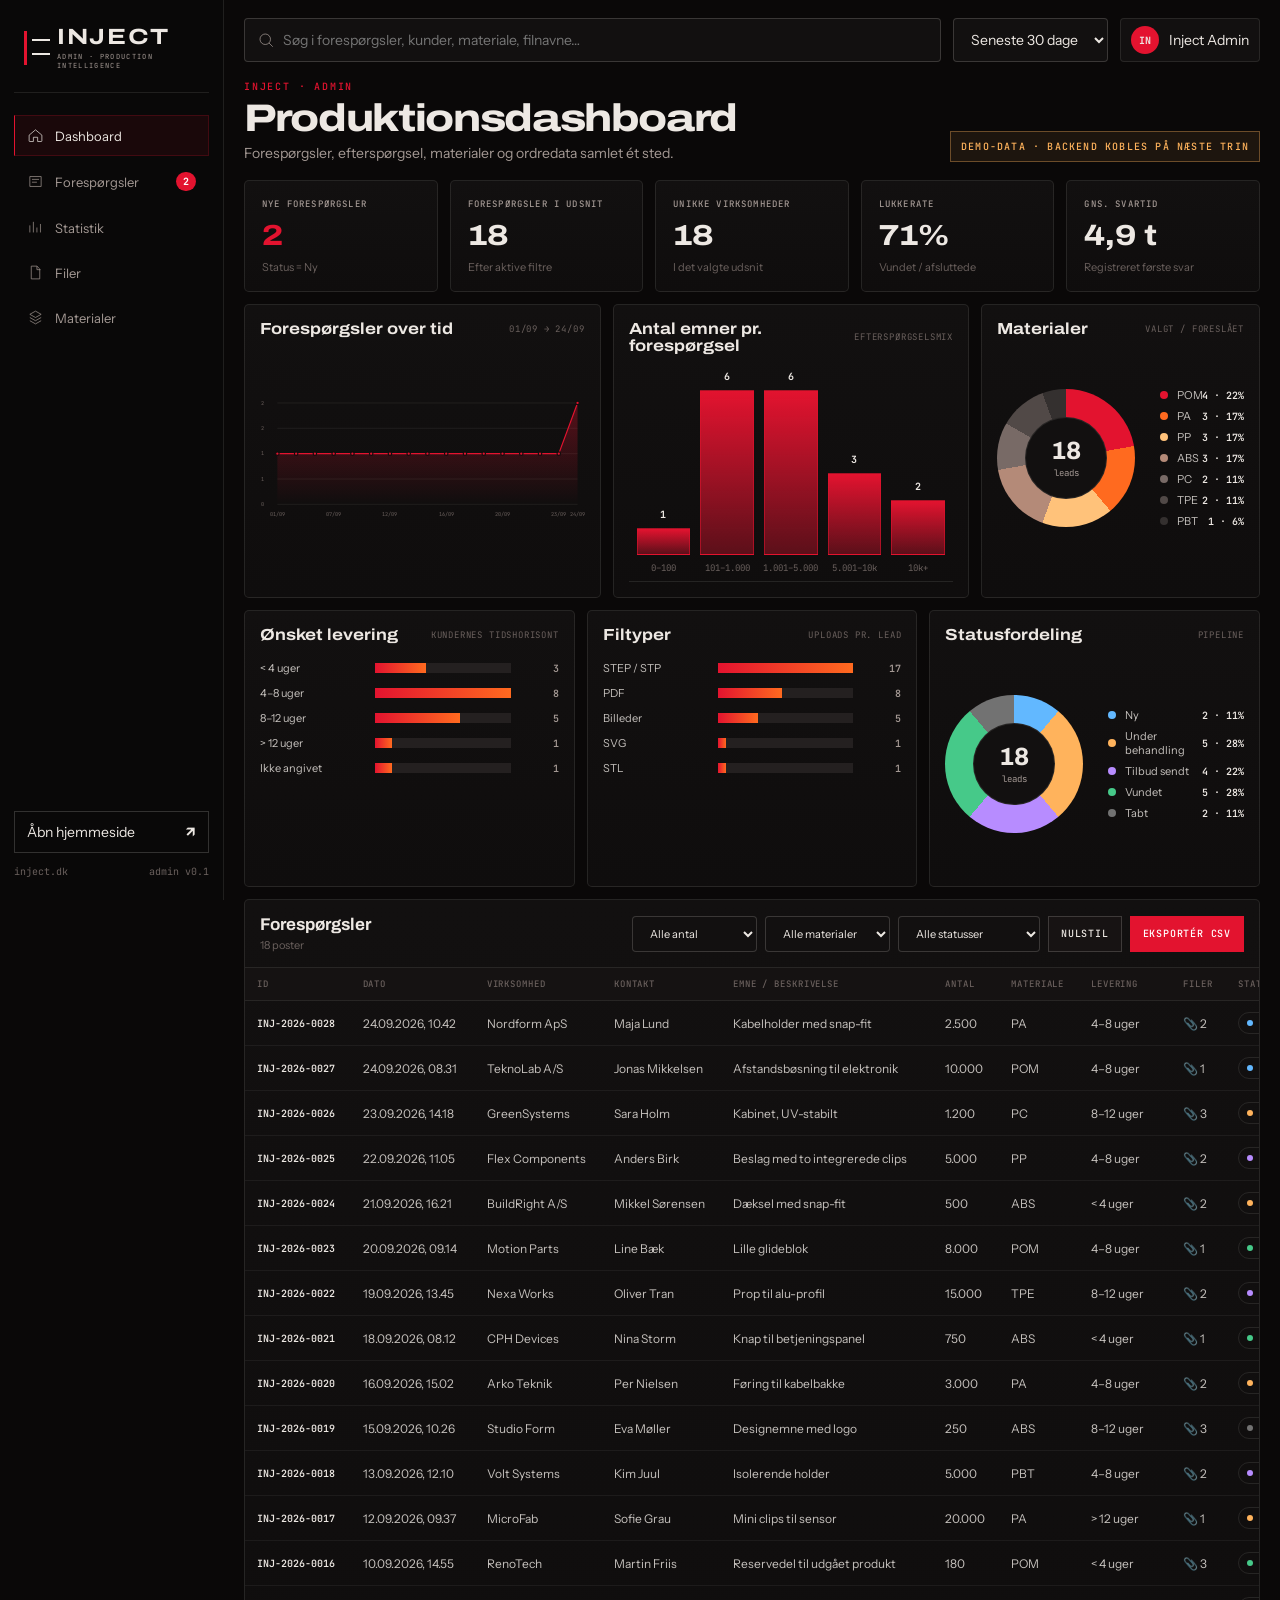
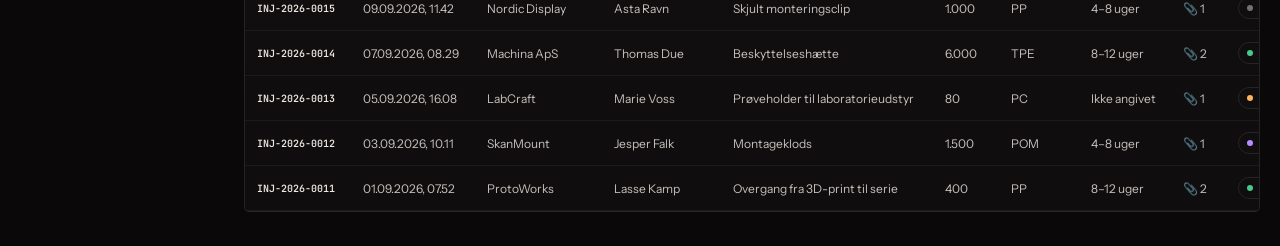
==== public/admin/index.html @ b99b90df "Add functional Inject admin dashboard prototype" ====
<!doctype html>
<html lang="da">
<head>
<meta charset="utf-8">
<meta name="viewport" content="width=device-width,initial-scale=1">
<meta name="robots" content="noindex,nofollow,noarchive">
<meta name="theme-color" content="#0a0808">
<title>Inject Admin · Dashboard</title>
<link rel="preconnect" href="https://fonts.googleapis.com">
<link rel="preconnect" href="https://fonts.gstatic.com" crossorigin>
<link rel="stylesheet" href="https://fonts.googleapis.com/css2?family=Archivo:wdth,wght@62..125,400..900&family=Instrument+Sans:wght@400;500;600&family=JetBrains+Mono:wght@400;500;700&display=swap">
<style>
:root{
  color-scheme:dark;
  --bg:#0a0808;--bg2:#100d0d;--panel:#121010;--panel2:#171313;
  --line:rgba(237,232,227,.10);--line2:rgba(237,232,227,.18);
  --bone:#ede8e3;--bone2:rgba(237,232,227,.82);--mute:#a39893;--dim:#6a605d;
  --red:#e3132f;--red2:#ff2b45;--green:#46c989;--amber:#ffb35c;--blue:#62b8ff;
  --display:"Archivo","Arial Black",Impact,sans-serif;--body:"Instrument Sans",Arial,sans-serif;
  --mono:"JetBrains Mono",Consolas,monospace;--sidebar:224px;
}
*{box-sizing:border-box}html{background:var(--bg)}body{margin:0;background:var(--bg);color:var(--bone);font-family:var(--body);font-size:14px;-webkit-font-smoothing:antialiased}
button,input,select{font:inherit}button{cursor:pointer}a{color:inherit}.mono{font-family:var(--mono)}
:focus-visible{outline:2px solid var(--red);outline-offset:2px}
.app{min-height:100vh;display:grid;grid-template-columns:var(--sidebar) minmax(0,1fr)}
.side{position:sticky;top:0;height:100vh;border-right:1px solid var(--line);background:#090808;padding:22px 14px;display:flex;flex-direction:column;z-index:20}
.brand{display:flex;align-items:center;gap:11px;text-decoration:none;padding:4px 10px 22px;border-bottom:1px solid var(--line)}
.brand-mark{width:25px;height:34px;position:relative;border-left:3px solid var(--red)}
.brand-mark:before,.brand-mark:after{content:"";position:absolute;left:5px;width:18px;height:2px;background:var(--bone)}
.brand-mark:before{top:8px}.brand-mark:after{top:22px}
.brand b{font-family:var(--display);font-stretch:125%;font-size:22px;letter-spacing:.08em;line-height:1}.brand small{display:block;color:var(--mute);font-family:var(--mono);font-size:7px;letter-spacing:.19em;margin-top:4px}
.nav{display:grid;gap:4px;margin-top:22px}.nav a{display:flex;align-items:center;gap:11px;text-decoration:none;color:var(--mute);padding:11px 12px;border:1px solid transparent;font-size:13px}
.nav a:hover,.nav a.on{background:rgba(227,19,47,.08);border-color:rgba(227,19,47,.20);color:var(--bone)}
.nav a.on{border-left-color:var(--red)}.nav svg{width:17px;height:17px;flex:none}.nav .badge{margin-left:auto;background:var(--red);color:#fff;border-radius:999px;font:700 10px var(--mono);padding:3px 7px}
.side-foot{margin-top:auto;display:grid;gap:12px}.site-link{display:flex;justify-content:space-between;align-items:center;text-decoration:none;border:1px solid var(--line2);padding:11px 12px}.side-meta{display:flex;justify-content:space-between;color:var(--dim);font:10px var(--mono)}
.main{min-width:0;padding:18px 20px 34px}
.top{display:grid;grid-template-columns:minmax(280px,1fr) auto auto;gap:12px;align-items:center;margin-bottom:16px}
.search,.select,.filter{height:44px;border:1px solid var(--line2);background:var(--panel);color:var(--bone);padding:0 13px;border-radius:4px}
.search{width:100%;padding-left:38px}.search-wrap{position:relative}.search-wrap svg{position:absolute;left:13px;top:13px;width:18px;height:18px;color:var(--mute)}
.user{height:44px;display:flex;gap:10px;align-items:center;padding:0 10px;border:1px solid var(--line);background:var(--panel);border-radius:4px}.avatar{width:28px;height:28px;border-radius:50%;background:var(--red);display:grid;place-items:center;font:700 10px var(--mono)}
.headline{display:flex;justify-content:space-between;align-items:flex-end;gap:20px;margin:18px 0}
.eyebrow{font:500 10px var(--mono);letter-spacing:.18em;text-transform:uppercase;color:var(--red)}
h1{font:780 clamp(27px,3vw,42px)/1 var(--display);font-stretch:122%;letter-spacing:-.035em;margin:6px 0 0} .sub{color:var(--mute);margin-top:7px}
.demo{border:1px solid rgba(255,179,92,.35);background:rgba(255,179,92,.08);color:var(--amber);font:500 10px var(--mono);letter-spacing:.12em;text-transform:uppercase;padding:8px 10px}
.kpis{display:grid;grid-template-columns:repeat(5,minmax(0,1fr));gap:12px}
.card{border:1px solid var(--line);background:linear-gradient(180deg,var(--panel),#0f0d0d);border-radius:5px}
.kpi{min-height:112px;padding:17px}.kpi-k{font:500 9px var(--mono);letter-spacing:.13em;text-transform:uppercase;color:var(--mute)}.kpi-v{font:760 29px/1.1 var(--display);font-stretch:118%;margin-top:10px}.kpi-s{color:var(--dim);font-size:11px;margin-top:8px}.kpi .accent{color:var(--red)}
.grid-a{display:grid;grid-template-columns:1.15fr 1.15fr .9fr;gap:12px;margin-top:12px}.grid-b{display:grid;grid-template-columns:1fr 1fr 1fr;gap:12px;margin-top:12px}
.panel{padding:15px;min-width:0}.panel-head{display:flex;align-items:center;justify-content:space-between;gap:10px;margin-bottom:14px}.panel h2{font:700 16px var(--display);font-stretch:115%;margin:0}.panel-note{color:var(--dim);font:9px var(--mono);letter-spacing:.09em;text-transform:uppercase}
.chart-area{height:214px;position:relative}.chart-area svg{width:100%;height:100%;overflow:visible}.axis{stroke:rgba(237,232,227,.12);stroke-width:1}.axis-text{fill:var(--dim);font:9px var(--mono)}.line{fill:none;stroke:var(--red);stroke-width:2}.area{fill:url(#areaGrad)}.dot{fill:var(--red);stroke:#100d0d;stroke-width:2}
.bar-chart{height:214px;display:flex;align-items:flex-end;gap:10px;padding:22px 8px 26px;border-bottom:1px solid var(--line);position:relative}.bar-col{flex:1;min-width:0;height:100%;display:flex;align-items:flex-end;position:relative}.bar{width:100%;background:linear-gradient(180deg,var(--red),rgba(227,19,47,.36));min-height:2px;border:1px solid rgba(227,19,47,.55)}.bar-val{position:absolute;bottom:calc(var(--h) + 7px);left:50%;transform:translateX(-50%);font:700 10px var(--mono)}.bar-label{position:absolute;top:calc(100% + 7px);left:50%;transform:translateX(-50%);font:9px var(--mono);color:var(--dim);white-space:nowrap}
.donut-wrap{display:grid;grid-template-columns:148px minmax(0,1fr);align-items:center;gap:15px;min-height:214px}.donut{width:138px;aspect-ratio:1;border-radius:50%;position:relative;background:conic-gradient(var(--red) 0 35%,#ff6a1f 35% 55%,#ffc27a 55% 70%,#7e706b 70% 82%,#514947 82% 92%,#302b2a 92% 100%)}.donut:after{content:"";position:absolute;inset:28px;border-radius:50%;background:var(--panel);border:1px solid var(--line)}.donut-center{position:absolute;inset:0;z-index:2;display:grid;place-content:center;text-align:center}.donut-center b{font:750 25px/1 var(--display)}.donut-center span{font:9px var(--mono);color:var(--mute);margin-top:4px}
.legend{display:grid;gap:7px}.legend-row{display:grid;grid-template-columns:9px minmax(0,1fr) auto;gap:8px;align-items:center;font-size:11px}.swatch{width:8px;height:8px;border-radius:50%}.legend-row span:nth-child(2){color:var(--bone2)}.legend-row b{font:600 10px var(--mono)}
.hbars{display:grid;gap:11px;padding:4px 0}.hrow{display:grid;grid-template-columns:105px minmax(0,1fr) 38px;gap:10px;align-items:center}.hlab{color:var(--bone2);font-size:11px}.track{height:10px;background:#242020;overflow:hidden}.fill{height:100%;background:linear-gradient(90deg,var(--red),#ff6a1f)}.hval{text-align:right;font:600 10px var(--mono);color:var(--mute)}
.table-card{margin-top:12px;overflow:hidden}.table-top{display:flex;gap:10px;align-items:center;justify-content:space-between;padding:15px;border-bottom:1px solid var(--line)}.table-title h2{font:700 17px var(--display);margin:0}.table-title p{margin:4px 0 0;color:var(--dim);font-size:11px}.filters{display:flex;gap:8px;flex-wrap:wrap}.filter{height:36px;font-size:11px;min-width:125px}.btn{height:36px;border:1px solid var(--line2);background:#171313;color:var(--bone);padding:0 12px;font:500 10px var(--mono);letter-spacing:.08em;text-transform:uppercase}.btn:hover{border-color:var(--red)}.btn.primary{background:var(--red);border-color:var(--red);color:#fff}
.table-scroll{overflow:auto}.table{width:100%;border-collapse:collapse;min-width:1120px}.table th{position:sticky;top:0;background:#151212;color:var(--dim);font:500 9px var(--mono);letter-spacing:.10em;text-transform:uppercase;text-align:left;padding:10px 12px;border-bottom:1px solid var(--line);white-space:nowrap;cursor:pointer}.table td{padding:11px 12px;border-bottom:1px solid rgba(237,232,227,.06);font-size:12px;color:var(--bone2);white-space:nowrap}.table tr{transition:background .2s}.table tbody tr:hover{background:rgba(227,19,47,.045);cursor:pointer}.table .id{font:600 10px var(--mono);color:var(--bone)}.desc{max-width:260px;overflow:hidden;text-overflow:ellipsis}.status{display:inline-flex;align-items:center;gap:6px;border:1px solid var(--line);border-radius:999px;padding:4px 8px;font:500 9px var(--mono)}.status:before{content:"";width:6px;height:6px;border-radius:50%;background:var(--dim)}.s-new:before{background:var(--blue)}.s-work:before{background:var(--amber)}.s-quote:before{background:#b78cff}.s-win:before{background:var(--green)}.s-lost:before{background:#727272}.empty{padding:38px;text-align:center;color:var(--mute)}
.drawer-backdrop{position:fixed;inset:0;background:rgba(0,0,0,.62);z-index:80;opacity:0;pointer-events:none;transition:.25s}.drawer-backdrop.on{opacity:1;pointer-events:auto}.drawer{position:fixed;right:0;top:0;bottom:0;width:min(520px,94vw);z-index:90;background:#0e0c0c;border-left:1px solid var(--line2);transform:translateX(102%);transition:transform .35s cubic-bezier(.2,.75,.12,1);overflow:auto;padding:24px}.drawer.on{transform:none}.drawer-close{float:right;width:38px;height:38px;background:none;color:var(--bone);border:1px solid var(--line2);font-size:20px}.drawer-k{font:500 10px var(--mono);color:var(--red);letter-spacing:.14em;text-transform:uppercase;margin-top:8px}.drawer h2{font:760 28px/1.05 var(--display);font-stretch:118%;margin:8px 0 5px}.drawer-company{color:var(--mute)}.detail-grid{display:grid;grid-template-columns:1fr 1fr;gap:1px;background:var(--line);border:1px solid var(--line);margin:22px 0}.detail{background:#121010;padding:13px}.detail span{display:block;color:var(--dim);font:500 9px var(--mono);letter-spacing:.08em;text-transform:uppercase;margin-bottom:6px}.detail b{font-weight:500}.drawer-section{border-top:1px solid var(--line);padding:17px 0}.drawer-section h3{font:600 11px var(--mono);letter-spacing:.1em;text-transform:uppercase;color:var(--mute);margin:0 0 10px}.file{display:flex;justify-content:space-between;gap:8px;padding:9px 0;border-bottom:1px solid var(--line);font-size:12px}.file small{color:var(--dim)}.status-select{width:100%;height:42px;background:#171313;color:var(--bone);border:1px solid var(--line2);padding:0 11px}
.toast{position:fixed;right:20px;bottom:20px;z-index:110;background:#171313;border:1px solid var(--line2);border-left:3px solid var(--green);padding:12px 15px;transform:translateY(30px);opacity:0;pointer-events:none;transition:.25s;font-size:12px}.toast.on{opacity:1;transform:none}
@media(max-width:1250px){.kpis{grid-template-columns:repeat(3,1fr)}.grid-a{grid-template-columns:1fr 1fr}.grid-a .materials-card{grid-column:1/-1}.grid-b{grid-template-columns:1fr 1fr}.grid-b .status-card{grid-column:1/-1}}
@media(max-width:900px){:root{--sidebar:72px}.brand .brand-copy,.nav span:not(.badge),.side-meta,.site-link span{display:none}.brand{justify-content:center;padding-inline:0}.nav a{justify-content:center;padding:12px}.nav .badge{position:absolute;margin:0;transform:translate(14px,-12px)}.site-link{justify-content:center}.main{padding:14px}.top{grid-template-columns:1fr auto}.top .select{display:none}.kpis{grid-template-columns:1fr 1fr}.grid-a,.grid-b{grid-template-columns:1fr}.grid-a .materials-card,.grid-b .status-card{grid-column:auto}.table-top{align-items:flex-start;flex-direction:column}}
@media(max-width:620px){.app{display:block}.side{position:relative;height:auto;border-right:0;border-bottom:1px solid var(--line);padding:10px 12px;display:flex;flex-direction:row;align-items:center}.brand{border:0;padding:0}.brand .brand-copy{display:block}.nav{margin:0 0 0 auto;display:flex}.nav a{display:none}.nav a:first-child{display:flex}.side-foot{display:none}.main{padding:12px}.top{grid-template-columns:1fr}.top .user{display:none}.headline{align-items:flex-start;flex-direction:column}.kpis{grid-template-columns:1fr}.grid-a,.grid-b{display:block}.grid-a .card,.grid-b .card{margin-top:12px}.donut-wrap{grid-template-columns:1fr;justify-items:center}.legend{width:100%}.hrow{grid-template-columns:88px 1fr 34px}.filters{width:100%}.filter,.btn{flex:1}.drawer{padding:18px}.detail-grid{grid-template-columns:1fr}}
</style>
</head>
<body>
<div class="app" id="top">
  <aside class="side">
    <a class="brand" href="/admin/" aria-label="Inject admin">
      <span class="brand-mark" aria-hidden="true"></span>
      <span class="brand-copy"><b>INJECT</b><small>ADMIN · PRODUCTION INTELLIGENCE</small></span>
    </a>
    <nav class="nav" aria-label="Admin navigation">
      <a class="on" href="#top"><svg viewBox="0 0 24 24" fill="none" stroke="currentColor"><path d="M3 11.5 12 4l9 7.5v8a1 1 0 0 1-1 1h-5v-6H9v6H4a1 1 0 0 1-1-1z"/></svg><span>Dashboard</span></a>
      <a href="#requests"><svg viewBox="0 0 24 24" fill="none" stroke="currentColor"><path d="M4 5h16v14H4zM7 9h10M7 13h7"/></svg><span>Forespørgsler</span><b class="badge" id="navCount">0</b></a>
      <a href="#analysis"><svg viewBox="0 0 24 24" fill="none" stroke="currentColor"><path d="M4 19V9m5 10V4m5 15v-7m5 7V7"/></svg><span>Statistik</span></a>
      <a href="#files"><svg viewBox="0 0 24 24" fill="none" stroke="currentColor"><path d="M6 3h8l4 4v14H6zM14 3v5h5"/></svg><span>Filer</span></a>
      <a href="#materials"><svg viewBox="0 0 24 24" fill="none" stroke="currentColor"><path d="m12 3 8 4.5-8 4.5-8-4.5zM4 12l8 4.5 8-4.5M4 16.5l8 4.5 8-4.5"/></svg><span>Materialer</span></a>
    </nav>
    <div class="side-foot">
      <a class="site-link" href="/" target="_blank" rel="noopener"><span>Åbn hjemmeside</span><b>↗</b></a>
      <div class="side-meta"><span>inject.dk</span><span>admin v0.1</span></div>
    </div>
  </aside>

  <main class="main">
    <div class="top">
      <label class="search-wrap">
        <svg viewBox="0 0 24 24" fill="none" stroke="currentColor"><circle cx="11" cy="11" r="7"/><path d="m16 16 5 5"/></svg>
        <input class="search" id="search" type="search" placeholder="Søg i forespørgsler, kunder, materiale, filnavne…" autocomplete="off">
      </label>
      <select class="select" id="range" aria-label="Periode">
        <option value="all">Hele perioden</option>
        <option value="7">Seneste 7 dage</option>
        <option value="14">Seneste 14 dage</option>
        <option value="30" selected>Seneste 30 dage</option>
      </select>
      <div class="user"><span class="avatar">IN</span><span>Inject Admin</span></div>
    </div>

    <div class="headline">
      <div><div class="eyebrow">Inject · Admin</div><h1>Produktionsdashboard</h1><div class="sub">Forespørgsler, efterspørgsel, materialer og ordredata samlet ét sted.</div></div>
      <div class="demo">Demo-data · backend kobles på næste trin</div>
    </div>

    <section class="kpis" aria-label="Nøgletal">
      <article class="card kpi"><div class="kpi-k">Nye forespørgsler</div><div class="kpi-v accent" id="kNew">0</div><div class="kpi-s">Status = Ny</div></article>
      <article class="card kpi"><div class="kpi-k">Forespørgsler i udsnit</div><div class="kpi-v" id="kTotal">0</div><div class="kpi-s">Efter aktive filtre</div></article>
      <article class="card kpi"><div class="kpi-k">Unikke virksomheder</div><div class="kpi-v" id="kCompanies">0</div><div class="kpi-s">I det valgte udsnit</div></article>
      <article class="card kpi"><div class="kpi-k">Lukkerate</div><div class="kpi-v" id="kClose">0%</div><div class="kpi-s">Vundet / afsluttede</div></article>
      <article class="card kpi"><div class="kpi-k">Gns. svartid</div><div class="kpi-v" id="kResponse">0 t</div><div class="kpi-s">Registreret første svar</div></article>
    </section>

    <section class="grid-a" id="analysis">
      <article class="card panel">
        <div class="panel-head"><h2>Forespørgsler over tid</h2><span class="panel-note" id="trendNote"></span></div>
        <div class="chart-area"><svg id="trend" viewBox="0 0 560 214" role="img" aria-label="Forespørgsler over tid"></svg></div>
      </article>
      <article class="card panel">
        <div class="panel-head"><h2>Antal emner pr. forespørgsel</h2><span class="panel-note">Efterspørgselsmix</span></div>
        <div class="bar-chart" id="qtyChart"></div>
      </article>
      <article class="card panel materials-card" id="materials">
        <div class="panel-head"><h2>Materialer</h2><span class="panel-note">Valgt / foreslået</span></div>
        <div class="donut-wrap"><div class="donut" id="materialDonut"><div class="donut-center"><b id="materialTotal">0</b><span>leads</span></div></div><div class="legend" id="materialLegend"></div></div>
      </article>
    </section>

    <section class="grid-b">
      <article class="card panel">
        <div class="panel-head"><h2>Ønsket levering</h2><span class="panel-note">Kundernes tidshorisont</span></div>
        <div class="hbars" id="deliveryBars"></div>
      </article>
      <article class="card panel" id="files">
        <div class="panel-head"><h2>Filtyper</h2><span class="panel-note">Uploads pr. lead</span></div>
        <div class="hbars" id="fileBars"></div>
      </article>
      <article class="card panel status-card">
        <div class="panel-head"><h2>Statusfordeling</h2><span class="panel-note">Pipeline</span></div>
        <div class="donut-wrap"><div class="donut" id="statusDonut"><div class="donut-center"><b id="statusTotal">0</b><span>leads</span></div></div><div class="legend" id="statusLegend"></div></div>
      </article>
    </section>

    <section class="card table-card" id="requests">
      <div class="table-top">
        <div class="table-title"><h2>Forespørgsler</h2><p id="tableCount">0 poster</p></div>
        <div class="filters">
          <select class="filter" id="qtyFilter" aria-label="Antal emner">
            <option value="">Alle antal</option><option value="0-100">0–100</option><option value="101-1000">101–1.000</option><option value="1001-5000">1.001–5.000</option><option value="5001-10000">5.001–10.000</option><option value="10001+">10.001+</option>
          </select>
          <select class="filter" id="materialFilter" aria-label="Materiale"><option value="">Alle materialer</option></select>
          <select class="filter" id="statusFilter" aria-label="Status"><option value="">Alle statusser</option><option>Ny</option><option>Under behandling</option><option>Tilbud sendt</option><option>Vundet</option><option>Tabt</option></select>
          <button class="btn" id="resetFilters" type="button">Nulstil</button>
          <button class="btn primary" id="exportCsv" type="button">Eksportér CSV</button>
        </div>
      </div>
      <div class="table-scroll">
        <table class="table">
          <thead><tr>
            <th data-sort="id">ID</th><th data-sort="date">Dato</th><th data-sort="company">Virksomhed</th><th data-sort="contact">Kontakt</th><th data-sort="desc">Emne / beskrivelse</th><th data-sort="qty">Antal</th><th data-sort="material">Materiale</th><th data-sort="delivery">Levering</th><th>Filer</th><th data-sort="status">Status</th>
          </tr></thead>
          <tbody id="rows"></tbody>
        </table>
      </div>
      <div class="empty" id="empty" hidden>Ingen forespørgsler matcher filtrene.</div>
    </section>
  </main>
</div>

<div class="drawer-backdrop" id="backdrop"></div>
<aside class="drawer" id="drawer" aria-hidden="true">
  <button class="drawer-close" id="drawerClose" type="button" aria-label="Luk">×</button>
  <div id="drawerContent"></div>
</aside>
<div class="toast" id="toast" role="status" aria-live="polite"></div>

<script>
(function(){
"use strict";
var leads=[
{id:"INJ-2026-0028",date:"2026-09-24T10:42",company:"Nordform ApS",contact:"Maja Lund",email:"maja@example.dk",desc:"Kabelholder med snap-fit",qty:2500,material:"PA",delivery:"4–8 uger",files:["kabelholder.step","mål.pdf"],status:"Ny",responseHours:null,source:"Google Ads",note:"Ønsker sort emne og mulighed for 2-kavitetsværktøj."},
{id:"INJ-2026-0027",date:"2026-09-24T08:31",company:"TeknoLab A/S",contact:"Jonas Mikkelsen",email:"jonas@example.dk",desc:"Afstandsbøsning til elektronik",qty:10000,material:"POM",delivery:"4–8 uger",files:["boesning_v4.stp"],status:"Ny",responseHours:null,source:"Organisk",note:"Har eksisterende 3D-print og vil ned i stykpris."},
{id:"INJ-2026-0026",date:"2026-09-23T14:18",company:"GreenSystems",contact:"Sara Holm",email:"sara@example.dk",desc:"Kabinet, UV-stabilt",qty:1200,material:"PC",delivery:"8–12 uger",files:["housing.step","front.pdf","reference.jpg"],status:"Under behandling",responseHours:3.2,source:"Direkte",note:"Udendørs brug. Materialevalg skal verificeres."},
{id:"INJ-2026-0025",date:"2026-09-22T11:05",company:"Flex Components",contact:"Anders Birk",email:"anders@example.dk",desc:"Beslag med to integrerede clips",qty:5000,material:"PP",delivery:"4–8 uger",files:["clip-holder.step","drawing.pdf"],status:"Tilbud sendt",responseHours:4.4,source:"Google Ads",note:"Pris sendt på 1- og 2-kavitet."},
{id:"INJ-2026-0024",date:"2026-09-21T16:21",company:"BuildRight A/S",contact:"Mikkel Sørensen",email:"mikkel@example.dk",desc:"Dæksel med snap-fit",qty:500,material:"ABS",delivery:"< 4 uger",files:["cover.step","photo.png"],status:"Under behandling",responseHours:5.1,source:"Henvisning",note:"Prototype ønskes før værktøj."},
{id:"INJ-2026-0023",date:"2026-09-20T09:14",company:"Motion Parts",contact:"Line Bæk",email:"line@example.dk",desc:"Lille glideblok",qty:8000,material:"POM",delivery:"4–8 uger",files:["slider.stp"],status:"Vundet",responseHours:2.4,source:"Organisk",note:"Godkendt til prøveværktøj."},
{id:"INJ-2026-0022",date:"2026-09-19T13:45",company:"Nexa Works",contact:"Oliver Tran",email:"oliver@example.dk",desc:"Prop til alu-profil",qty:15000,material:"TPE",delivery:"8–12 uger",files:["plug.step","section.pdf"],status:"Tilbud sendt",responseHours:7.0,source:"Google Ads",note:"Shore-hårdhed mangler."},
{id:"INJ-2026-0021",date:"2026-09-18T08:12",company:"CPH Devices",contact:"Nina Storm",email:"nina@example.dk",desc:"Knap til betjeningspanel",qty:750,material:"ABS",delivery:"< 4 uger",files:["button.step"],status:"Vundet",responseHours:1.8,source:"Henvisning",note:"Farveprøve skal godkendes."},
{id:"INJ-2026-0020",date:"2026-09-16T15:02",company:"Arko Teknik",contact:"Per Nielsen",email:"per@example.dk",desc:"Føring til kabelbakke",qty:3000,material:"PA",delivery:"4–8 uger",files:["guide.step","assembly.pdf"],status:"Under behandling",responseHours:6.2,source:"Direkte",note:"Skal tåle gentagne klik."},
{id:"INJ-2026-0019",date:"2026-09-15T10:26",company:"Studio Form",contact:"Eva Møller",email:"eva@example.dk",desc:"Designemne med logo",qty:250,material:"ABS",delivery:"8–12 uger",files:["part.stp","logo.svg","render.jpg"],status:"Tabt",responseHours:8.3,source:"Organisk",note:"Valgte 3D-print pga. antal."},
{id:"INJ-2026-0018",date:"2026-09-13T12:10",company:"Volt Systems",contact:"Kim Juul",email:"kim@example.dk",desc:"Isolerende holder",qty:5000,material:"PBT",delivery:"4–8 uger",files:["holder.step","spec.pdf"],status:"Tilbud sendt",responseHours:4.9,source:"Google Ads",note:"Temperaturkrav oplyst i PDF."},
{id:"INJ-2026-0017",date:"2026-09-12T09:37",company:"MicroFab",contact:"Sofie Grau",email:"sofie@example.dk",desc:"Mini clips til sensor",qty:20000,material:"PA",delivery:"> 12 uger",files:["sensor_clip.step"],status:"Under behandling",responseHours:5.6,source:"Direkte",note:"Stor årlig volumen."},
{id:"INJ-2026-0016",date:"2026-09-10T14:55",company:"RenoTech",contact:"Martin Friis",email:"martin@example.dk",desc:"Reservedel til udgået produkt",qty:180,material:"POM",delivery:"< 4 uger",files:["scan.stl","dimensions.pdf","oldpart.jpg"],status:"Vundet",responseHours:3.7,source:"Organisk",note:"Ingen STEP. Skal rekonstrueres."},
{id:"INJ-2026-0015",date:"2026-09-09T11:42",company:"Nordic Display",contact:"Asta Ravn",email:"asta@example.dk",desc:"Skjult monteringsclip",qty:1000,material:"PP",delivery:"4–8 uger",files:["clip_v7.step"],status:"Tabt",responseHours:6.8,source:"Google Ads",note:"Pris sammenlignet med eksisterende leverandør."},
{id:"INJ-2026-0014",date:"2026-09-07T08:29",company:"Machina ApS",contact:"Thomas Due",email:"thomas@example.dk",desc:"Beskyttelseshætte",qty:6000,material:"TPE",delivery:"8–12 uger",files:["cap.step","drawing.pdf"],status:"Vundet",responseHours:2.7,source:"Henvisning",note:"Gentagelsesordre forventes."},
{id:"INJ-2026-0013",date:"2026-09-05T16:08",company:"LabCraft",contact:"Marie Voss",email:"marie@example.dk",desc:"Prøveholder til laboratorieudstyr",qty:80,material:"PC",delivery:"Ikke angivet",files:["sampleholder.step"],status:"Under behandling",responseHours:9.1,source:"Organisk",note:"Meget lille første serie."},
{id:"INJ-2026-0012",date:"2026-09-03T10:11",company:"SkanMount",contact:"Jesper Falk",email:"jesper@example.dk",desc:"Montageklods",qty:1500,material:"POM",delivery:"4–8 uger",files:["mount.step"],status:"Tilbud sendt",responseHours:4.2,source:"Direkte",note:"Tolerancer skal gennemgås."},
{id:"INJ-2026-0011",date:"2026-09-01T07:52",company:"ProtoWorks",contact:"Lasse Kamp",email:"lasse@example.dk",desc:"Overgang fra 3D-print til serie",qty:400,material:"PP",delivery:"8–12 uger",files:["part.step","printed-part.jpg"],status:"Vundet",responseHours:2.9,source:"Henvisning",note:"Klassisk overgang fra print til støbning."}
];

var els={
 search:document.getElementById("search"),range:document.getElementById("range"),qty:document.getElementById("qtyFilter"),
 material:document.getElementById("materialFilter"),status:document.getElementById("statusFilter"),rows:document.getElementById("rows"),
 empty:document.getElementById("empty"),tableCount:document.getElementById("tableCount"),drawer:document.getElementById("drawer"),
 backdrop:document.getElementById("backdrop"),drawerContent:document.getElementById("drawerContent"),toast:document.getElementById("toast")
};
var sortKey="date",sortDir=-1;

function esc(v){return String(v==null?"":v).replace(/[&<>"']/g,function(c){return {"&":"&amp;","<":"&lt;",">":"&gt;",'"':"&quot;","'":"&#039;"}[c]})}
function formatQty(n){return new Intl.NumberFormat("da-DK").format(n)}
function formatDate(s){var d=new Date(s);return new Intl.DateTimeFormat("da-DK",{day:"2-digit",month:"2-digit",year:"numeric",hour:"2-digit",minute:"2-digit"}).format(d)}
function qtyBucket(n){if(n<=100)return"0-100";if(n<=1000)return"101-1000";if(n<=5000)return"1001-5000";if(n<=10000)return"5001-10000";return"10001+"}
function statusClass(s){return {"Ny":"s-new","Under behandling":"s-work","Tilbud sendt":"s-quote","Vundet":"s-win","Tabt":"s-lost"}[s]||""}
function csvSafe(v){var s=String(v==null?"":v);return '"'+s.replace(/"/g,'""')+'"'}

var materials=Array.from(new Set(leads.map(function(x){return x.material}))).sort();
materials.forEach(function(m){var o=document.createElement("option");o.value=m;o.textContent=m;els.material.appendChild(o)});

function filtered(){
 var q=els.search.value.trim().toLowerCase();
 var days=els.range.value;
 var maxTime=Math.max.apply(null,leads.map(function(x){return new Date(x.date).getTime()}));
 var cutoff=days==="all"?0:maxTime-(Number(days)-1)*86400000;
 var arr=leads.filter(function(x){
   if(cutoff && new Date(x.date).getTime()<cutoff)return false;
   if(els.qty.value && qtyBucket(x.qty)!==els.qty.value)return false;
   if(els.material.value && x.material!==els.material.value)return false;
   if(els.status.value && x.status!==els.status.value)return false;
   if(q){
     var hay=[x.id,x.company,x.contact,x.email,x.desc,x.material,x.delivery,x.status,x.source,x.note].concat(x.files).join(" ").toLowerCase();
     if(hay.indexOf(q)===-1)return false;
   }
   return true;
 });
 arr.sort(function(a,b){
   var av=a[sortKey],bv=b[sortKey];
   if(sortKey==="date"){av=new Date(av).getTime();bv=new Date(bv).getTime()}
   if(typeof av==="string"){av=av.toLowerCase();bv=String(bv).toLowerCase()}
   return av<bv?-1*sortDir:av>bv?1*sortDir:0;
 });
 return arr;
}

function render(){
 var data=filtered();
 renderKpis(data);renderTrend(data);renderQty(data);renderMaterials(data);renderHbars(data);renderStatus(data);renderTable(data);
 document.getElementById("navCount").textContent=data.filter(function(x){return x.status==="Ny"}).length;
}
function renderKpis(data){
 var closed=data.filter(function(x){return x.status==="Vundet"||x.status==="Tabt"});
 var won=closed.filter(function(x){return x.status==="Vundet"}).length;
 var resp=data.filter(function(x){return Number.isFinite(x.responseHours)}).map(function(x){return x.responseHours});
 document.getElementById("kNew").textContent=data.filter(function(x){return x.status==="Ny"}).length;
 document.getElementById("kTotal").textContent=data.length;
 document.getElementById("kCompanies").textContent=new Set(data.map(function(x){return x.company})).size;
 document.getElementById("kClose").textContent=closed.length?Math.round(won/closed.length*100)+"%":"–";
 document.getElementById("kResponse").textContent=resp.length?(resp.reduce(function(a,b){return a+b},0)/resp.length).toFixed(1).replace(".",",")+" t":"–";
}
function renderTrend(data){
 var svg=document.getElementById("trend"),W=560,H=214,pad={l:30,r:12,t:12,b:27};
 var by={};data.forEach(function(x){var d=x.date.slice(0,10);by[d]=(by[d]||0)+1});
 var days=Object.keys(by).sort();document.getElementById("trendNote").textContent=days.length?days[0].slice(8,10)+"/"+days[0].slice(5,7)+" → "+days[days.length-1].slice(8,10)+"/"+days[days.length-1].slice(5,7):"Ingen data";
 if(!days.length){svg.innerHTML='<text x="280" y="105" text-anchor="middle" class="axis-text">Ingen data</text>';return}
 var vals=days.map(function(d){return by[d]}),max=Math.max(1,Math.max.apply(null,vals));
 var x=function(i){return pad.l+(days.length===1?0:(W-pad.l-pad.r)*i/(days.length-1))},y=function(v){return H-pad.b-(H-pad.t-pad.b)*v/max};
 var grid="";for(var g=0;g<=4;g++){var gy=pad.t+(H-pad.t-pad.b)*g/4;var gv=Math.round(max*(4-g)/4);grid+='<line class="axis" x1="'+pad.l+'" y1="'+gy+'" x2="'+(W-pad.r)+'" y2="'+gy+'"/><text class="axis-text" x="2" y="'+(gy+3)+'">'+gv+'</text>'}
 var path=days.map(function(d,i){return(i?"L":"M")+x(i).toFixed(1)+" "+y(by[d]).toFixed(1)}).join(" ");
 var area=path+" L "+x(days.length-1)+" "+(H-pad.b)+" L "+x(0)+" "+(H-pad.b)+" Z";
 var dots=days.map(function(d,i){return'<circle class="dot" cx="'+x(i)+'" cy="'+y(by[d])+'" r="3"><title>'+d+": "+by[d]+'</title></circle>'}).join("");
 var labels=days.map(function(d,i){if(days.length>8 && i%Math.ceil(days.length/6)!==0 && i!==days.length-1)return"";return'<text class="axis-text" x="'+x(i)+'" y="'+(H-7)+'" text-anchor="middle">'+d.slice(8,10)+"/"+d.slice(5,7)+'</text>'}).join("");
 svg.innerHTML='<defs><linearGradient id="areaGrad" x1="0" y1="0" x2="0" y2="1"><stop offset="0" stop-color="#e3132f" stop-opacity=".34"/><stop offset="1" stop-color="#e3132f" stop-opacity="0"/></linearGradient></defs>'+grid+'<path class="area" d="'+area+'"/><path class="line" d="'+path+'"/>'+dots+labels;
}
function renderQty(data){
 var buckets=[["0-100","0–100"],["101-1000","101–1.000"],["1001-5000","1.001–5.000"],["5001-10000","5.001–10k"],["10001+","10k+"]],counts={};
 buckets.forEach(function(b){counts[b[0]]=0});data.forEach(function(x){counts[qtyBucket(x.qty)]++});
 var max=Math.max(1,Math.max.apply(null,buckets.map(function(b){return counts[b[0]]})));
 document.getElementById("qtyChart").innerHTML=buckets.map(function(b){var v=counts[b[0]],h=Math.max(2,v/max*100);return'<div class="bar-col"><div class="bar" style="height:'+h+'%"></div><b class="bar-val" style="--h:'+h+'%">'+v+'</b><span class="bar-label">'+b[1]+'</span></div>'}).join("");
}
function grouped(data,key){
 var out={};data.forEach(function(x){var k=typeof key==="function"?key(x):x[key];out[k]=(out[k]||0)+1});return out;
}
function donut(elId,legendId,totalId,groups,order,colors){
 var total=Object.keys(groups).reduce(function(n,k){return n+groups[k]},0),cursor=0,parts=[],legend=[];
 order.filter(function(k){return groups[k]}).forEach(function(k,i){var pct=total?groups[k]/total*100:0;parts.push(colors[i%colors.length]+" "+cursor+"% "+(cursor+pct)+"%");cursor+=pct;legend.push('<div class="legend-row"><i class="swatch" style="background:'+colors[i%colors.length]+'"></i><span>'+esc(k)+'</span><b>'+groups[k]+' · '+Math.round(pct)+'%</b></div>')});
 document.getElementById(elId).style.background=parts.length?"conic-gradient("+parts.join(",")+")":"#242020";
 document.getElementById(legendId).innerHTML=legend.join("")||'<div class="panel-note">Ingen data</div>';
 document.getElementById(totalId).textContent=total;
}
function renderMaterials(data){
 var g=grouped(data,"material"),order=Object.keys(g).sort(function(a,b){return g[b]-g[a]});
 donut("materialDonut","materialLegend","materialTotal",g,order,["#e3132f","#ff6a1f","#ffc27a","#b48a78","#786a66","#514947","#34302f"]);
}
function renderStatus(data){
 var order=["Ny","Under behandling","Tilbud sendt","Vundet","Tabt"],g=grouped(data,"status");
 donut("statusDonut","statusLegend","statusTotal",g,order,["#62b8ff","#ffb35c","#b78cff","#46c989","#727272"]);
}
function renderHbars(data){
 function make(target,items){
   var max=Math.max(1,Math.max.apply(null,items.map(function(x){return x[1]})));
   document.getElementById(target).innerHTML=items.map(function(x){return'<div class="hrow"><div class="hlab">'+esc(x[0])+'</div><div class="track"><div class="fill" style="width:'+(x[1]/max*100)+'%"></div></div><div class="hval">'+x[1]+'</div></div>'}).join("")||'<div class="panel-note">Ingen data</div>';
 }
 var d=grouped(data,"delivery"),delivery=["< 4 uger","4–8 uger","8–12 uger","> 12 uger","Ikke angivet"].map(function(k){return[k,d[k]||0]});
 var fg={};data.forEach(function(x){x.files.forEach(function(f){var ext=f.split(".").pop().toUpperCase();if(ext==="STP")ext="STEP / STP";else if(ext==="STEP")ext="STEP / STP";else if(ext==="JPG"||ext==="JPEG"||ext==="PNG")ext="Billeder";fg[ext]=(fg[ext]||0)+1})});
 var files=Object.keys(fg).sort(function(a,b){return fg[b]-fg[a]}).map(function(k){return[k,fg[k]]}).slice(0,6);
 make("deliveryBars",delivery);make("fileBars",files);
}
function renderTable(data){
 els.rows.innerHTML=data.map(function(x){return'<tr data-id="'+x.id+'"><td class="id">'+x.id+'</td><td>'+formatDate(x.date)+'</td><td>'+esc(x.company)+'</td><td>'+esc(x.contact)+'</td><td class="desc" title="'+esc(x.desc)+'">'+esc(x.desc)+'</td><td>'+formatQty(x.qty)+'</td><td>'+esc(x.material)+'</td><td>'+esc(x.delivery)+'</td><td>📎 '+x.files.length+'</td><td><span class="status '+statusClass(x.status)+'">'+esc(x.status)+'</span></td></tr>'}).join("");
 els.empty.hidden=data.length>0;els.tableCount.textContent=data.length+" "+(data.length===1?"post":"poster");
 Array.prototype.forEach.call(els.rows.querySelectorAll("tr"),function(tr){tr.addEventListener("click",function(){openLead(tr.getAttribute("data-id"))})});
}
function openLead(id){
 var x=leads.find(function(v){return v.id===id});if(!x)return;
 els.drawerContent.innerHTML='<div class="drawer-k">'+x.id+'</div><h2>'+esc(x.desc)+'</h2><div class="drawer-company">'+esc(x.company)+' · '+esc(x.contact)+'</div>'+
 '<div class="detail-grid"><div class="detail"><span>Antal</span><b>'+formatQty(x.qty)+' stk.</b></div><div class="detail"><span>Materiale</span><b>'+esc(x.material)+'</b></div><div class="detail"><span>Levering</span><b>'+esc(x.delivery)+'</b></div><div class="detail"><span>Kilde</span><b>'+esc(x.source)+'</b></div><div class="detail"><span>Modtaget</span><b>'+formatDate(x.date)+'</b></div><div class="detail"><span>Svartid</span><b>'+(x.responseHours==null?"Ikke besvaret":String(x.responseHours).replace(".",",")+" timer")+'</b></div></div>'+
 '<section class="drawer-section"><h3>Kontakt</h3><div>'+esc(x.contact)+'</div><div style="color:var(--mute);margin-top:4px">'+esc(x.email)+'</div></section>'+
 '<section class="drawer-section"><h3>Filer</h3>'+x.files.map(function(f){return'<div class="file"><span>'+esc(f)+'</span><small>Demo</small></div>'}).join("")+'</section>'+
 '<section class="drawer-section"><h3>Intern note</h3><div style="color:var(--bone2);line-height:1.55">'+esc(x.note)+'</div></section>'+
 '<section class="drawer-section"><h3>Status</h3><select class="status-select" id="drawerStatus">'+["Ny","Under behandling","Tilbud sendt","Vundet","Tabt"].map(function(s){return'<option'+(s===x.status?" selected":"")+'>'+s+'</option>'}).join("")+'</select></section>';
 document.getElementById("drawerStatus").addEventListener("change",function(e){x.status=e.target.value;render();showToast(x.id+" er ændret til "+x.status)});
 els.drawer.classList.add("on");els.backdrop.classList.add("on");els.drawer.setAttribute("aria-hidden","false");
}
function closeDrawer(){els.drawer.classList.remove("on");els.backdrop.classList.remove("on");els.drawer.setAttribute("aria-hidden","true")}
function showToast(msg){els.toast.textContent=msg;els.toast.classList.add("on");clearTimeout(showToast.t);showToast.t=setTimeout(function(){els.toast.classList.remove("on")},2500)}

[els.search,els.range,els.qty,els.material,els.status].forEach(function(el){el.addEventListener(el===els.search?"input":"change",render)});
document.getElementById("resetFilters").addEventListener("click",function(){els.search.value="";els.range.value="30";els.qty.value="";els.material.value="";els.status.value="";sortKey="date";sortDir=-1;render()});
document.getElementById("exportCsv").addEventListener("click",function(){
 var data=filtered(),head=["ID","Dato","Virksomhed","Kontakt","E-mail","Beskrivelse","Antal","Materiale","Levering","Status","Kilde","Filer"];
 var lines=[head.map(csvSafe).join(";")].concat(data.map(function(x){return[x.id,x.date,x.company,x.contact,x.email,x.desc,x.qty,x.material,x.delivery,x.status,x.source,x.files.join(", ")].map(csvSafe).join(";")}));
 var blob=new Blob(["\ufeff"+lines.join("\r\n")],{type:"text/csv;charset=utf-8"}),url=URL.createObjectURL(blob),a=document.createElement("a");a.href=url;a.download="inject-forespoergsler.csv";a.click();setTimeout(function(){URL.revokeObjectURL(url)},1000);showToast("CSV eksporteret");
});
Array.prototype.forEach.call(document.querySelectorAll("th[data-sort]"),function(th){th.addEventListener("click",function(){var k=th.getAttribute("data-sort");if(sortKey===k)sortDir*=-1;else{sortKey=k;sortDir=k==="date"||k==="qty"?-1:1}render()})});
document.getElementById("drawerClose").addEventListener("click",closeDrawer);els.backdrop.addEventListener("click",closeDrawer);document.addEventListener("keydown",function(e){if(e.key==="Escape")closeDrawer()});
render();
})();
</script>
</body>
</html>
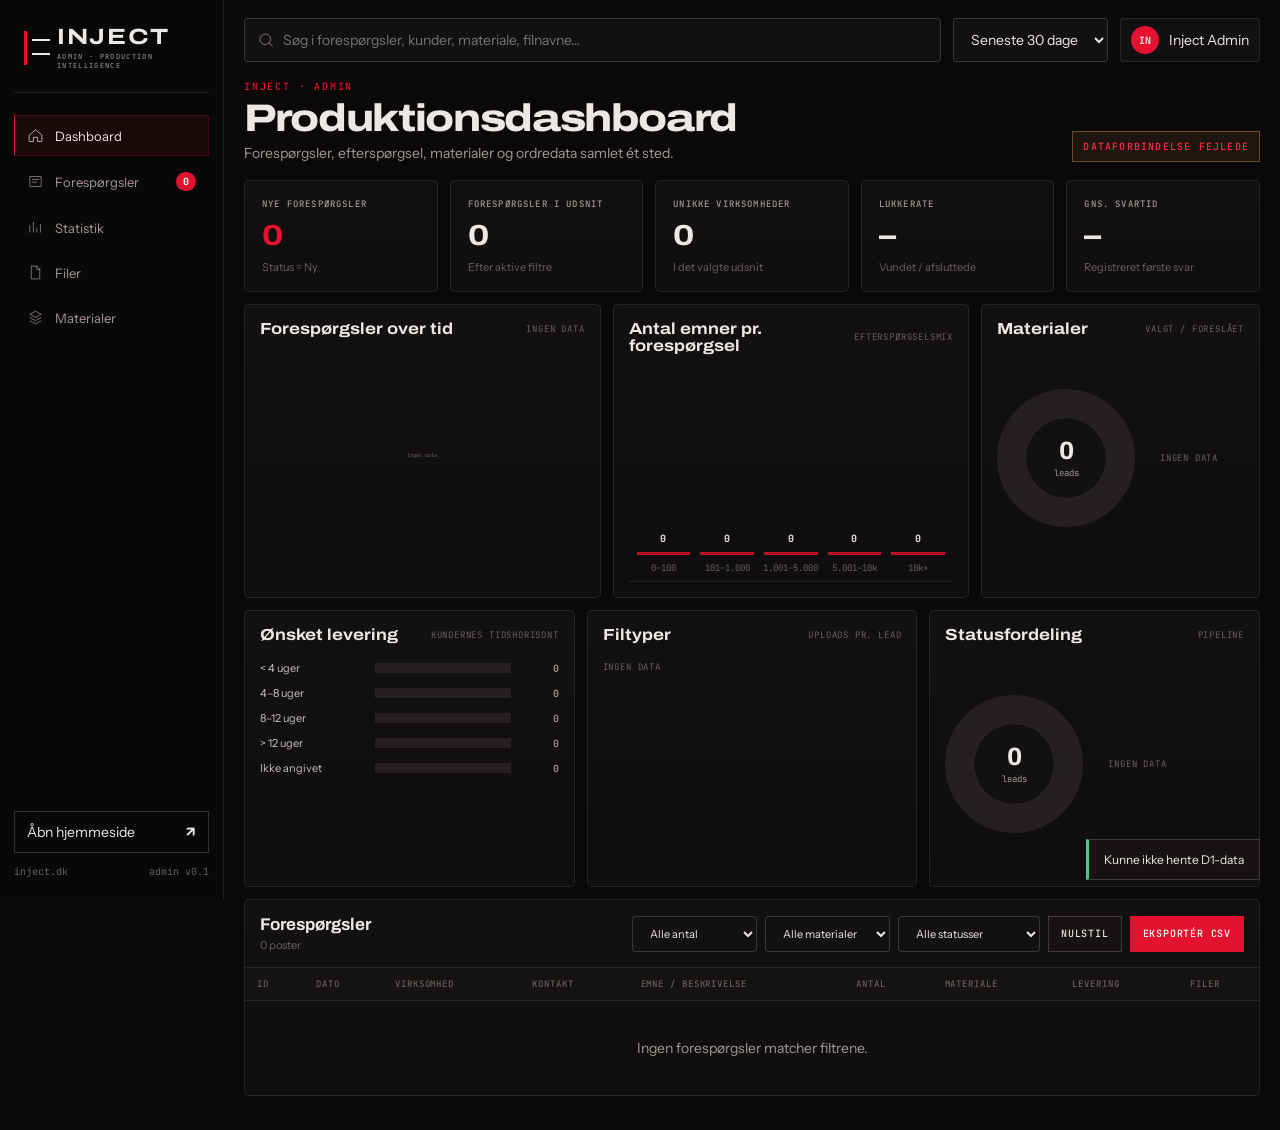
==== commit e2d59584: "Connect admin dashboard to live D1 API" ====
--- a/public/admin/index.html
+++ b/public/admin/index.html
@@ -98,7 +98,7 @@
 
     <div class="headline">
       <div><div class="eyebrow">Inject · Admin</div><h1>Produktionsdashboard</h1><div class="sub">Forespørgsler, efterspørgsel, materialer og ordredata samlet ét sted.</div></div>
-      <div class="demo">Demo-data · backend kobles på næste trin</div>
+      <div class="demo" id="liveState">Forbinder til D1…</div>
     </div>
 
     <section class="kpis" aria-label="Nøgletal">
@@ -175,26 +175,7 @@
 <script>
 (function(){
 "use strict";
-var leads=[
-{id:"INJ-2026-0028",date:"2026-09-24T10:42",company:"Nordform ApS",contact:"Maja Lund",email:"maja@example.dk",desc:"Kabelholder med snap-fit",qty:2500,material:"PA",delivery:"4–8 uger",files:["kabelholder.step","mål.pdf"],status:"Ny",responseHours:null,source:"Google Ads",note:"Ønsker sort emne og mulighed for 2-kavitetsværktøj."},
-{id:"INJ-2026-0027",date:"2026-09-24T08:31",company:"TeknoLab A/S",contact:"Jonas Mikkelsen",email:"jonas@example.dk",desc:"Afstandsbøsning til elektronik",qty:10000,material:"POM",delivery:"4–8 uger",files:["boesning_v4.stp"],status:"Ny",responseHours:null,source:"Organisk",note:"Har eksisterende 3D-print og vil ned i stykpris."},
-{id:"INJ-2026-0026",date:"2026-09-23T14:18",company:"GreenSystems",contact:"Sara Holm",email:"sara@example.dk",desc:"Kabinet, UV-stabilt",qty:1200,material:"PC",delivery:"8–12 uger",files:["housing.step","front.pdf","reference.jpg"],status:"Under behandling",responseHours:3.2,source:"Direkte",note:"Udendørs brug. Materialevalg skal verificeres."},
-{id:"INJ-2026-0025",date:"2026-09-22T11:05",company:"Flex Components",contact:"Anders Birk",email:"anders@example.dk",desc:"Beslag med to integrerede clips",qty:5000,material:"PP",delivery:"4–8 uger",files:["clip-holder.step","drawing.pdf"],status:"Tilbud sendt",responseHours:4.4,source:"Google Ads",note:"Pris sendt på 1- og 2-kavitet."},
-{id:"INJ-2026-0024",date:"2026-09-21T16:21",company:"BuildRight A/S",contact:"Mikkel Sørensen",email:"mikkel@example.dk",desc:"Dæksel med snap-fit",qty:500,material:"ABS",delivery:"< 4 uger",files:["cover.step","photo.png"],status:"Under behandling",responseHours:5.1,source:"Henvisning",note:"Prototype ønskes før værktøj."},
-{id:"INJ-2026-0023",date:"2026-09-20T09:14",company:"Motion Parts",contact:"Line Bæk",email:"line@example.dk",desc:"Lille glideblok",qty:8000,material:"POM",delivery:"4–8 uger",files:["slider.stp"],status:"Vundet",responseHours:2.4,source:"Organisk",note:"Godkendt til prøveværktøj."},
-{id:"INJ-2026-0022",date:"2026-09-19T13:45",company:"Nexa Works",contact:"Oliver Tran",email:"oliver@example.dk",desc:"Prop til alu-profil",qty:15000,material:"TPE",delivery:"8–12 uger",files:["plug.step","section.pdf"],status:"Tilbud sendt",responseHours:7.0,source:"Google Ads",note:"Shore-hårdhed mangler."},
-{id:"INJ-2026-0021",date:"2026-09-18T08:12",company:"CPH Devices",contact:"Nina Storm",email:"nina@example.dk",desc:"Knap til betjeningspanel",qty:750,material:"ABS",delivery:"< 4 uger",files:["button.step"],status:"Vundet",responseHours:1.8,source:"Henvisning",note:"Farveprøve skal godkendes."},
-{id:"INJ-2026-0020",date:"2026-09-16T15:02",company:"Arko Teknik",contact:"Per Nielsen",email:"per@example.dk",desc:"Føring til kabelbakke",qty:3000,material:"PA",delivery:"4–8 uger",files:["guide.step","assembly.pdf"],status:"Under behandling",responseHours:6.2,source:"Direkte",note:"Skal tåle gentagne klik."},
-{id:"INJ-2026-0019",date:"2026-09-15T10:26",company:"Studio Form",contact:"Eva Møller",email:"eva@example.dk",desc:"Designemne med logo",qty:250,material:"ABS",delivery:"8–12 uger",files:["part.stp","logo.svg","render.jpg"],status:"Tabt",responseHours:8.3,source:"Organisk",note:"Valgte 3D-print pga. antal."},
-{id:"INJ-2026-0018",date:"2026-09-13T12:10",company:"Volt Systems",contact:"Kim Juul",email:"kim@example.dk",desc:"Isolerende holder",qty:5000,material:"PBT",delivery:"4–8 uger",files:["holder.step","spec.pdf"],status:"Tilbud sendt",responseHours:4.9,source:"Google Ads",note:"Temperaturkrav oplyst i PDF."},
-{id:"INJ-2026-0017",date:"2026-09-12T09:37",company:"MicroFab",contact:"Sofie Grau",email:"sofie@example.dk",desc:"Mini clips til sensor",qty:20000,material:"PA",delivery:"> 12 uger",files:["sensor_clip.step"],status:"Under behandling",responseHours:5.6,source:"Direkte",note:"Stor årlig volumen."},
-{id:"INJ-2026-0016",date:"2026-09-10T14:55",company:"RenoTech",contact:"Martin Friis",email:"martin@example.dk",desc:"Reservedel til udgået produkt",qty:180,material:"POM",delivery:"< 4 uger",files:["scan.stl","dimensions.pdf","oldpart.jpg"],status:"Vundet",responseHours:3.7,source:"Organisk",note:"Ingen STEP. Skal rekonstrueres."},
-{id:"INJ-2026-0015",date:"2026-09-09T11:42",company:"Nordic Display",contact:"Asta Ravn",email:"asta@example.dk",desc:"Skjult monteringsclip",qty:1000,material:"PP",delivery:"4–8 uger",files:["clip_v7.step"],status:"Tabt",responseHours:6.8,source:"Google Ads",note:"Pris sammenlignet med eksisterende leverandør."},
-{id:"INJ-2026-0014",date:"2026-09-07T08:29",company:"Machina ApS",contact:"Thomas Due",email:"thomas@example.dk",desc:"Beskyttelseshætte",qty:6000,material:"TPE",delivery:"8–12 uger",files:["cap.step","drawing.pdf"],status:"Vundet",responseHours:2.7,source:"Henvisning",note:"Gentagelsesordre forventes."},
-{id:"INJ-2026-0013",date:"2026-09-05T16:08",company:"LabCraft",contact:"Marie Voss",email:"marie@example.dk",desc:"Prøveholder til laboratorieudstyr",qty:80,material:"PC",delivery:"Ikke angivet",files:["sampleholder.step"],status:"Under behandling",responseHours:9.1,source:"Organisk",note:"Meget lille første serie."},
-{id:"INJ-2026-0012",date:"2026-09-03T10:11",company:"SkanMount",contact:"Jesper Falk",email:"jesper@example.dk",desc:"Montageklods",qty:1500,material:"POM",delivery:"4–8 uger",files:["mount.step"],status:"Tilbud sendt",responseHours:4.2,source:"Direkte",note:"Tolerancer skal gennemgås."},
-{id:"INJ-2026-0011",date:"2026-09-01T07:52",company:"ProtoWorks",contact:"Lasse Kamp",email:"lasse@example.dk",desc:"Overgang fra 3D-print til serie",qty:400,material:"PP",delivery:"8–12 uger",files:["part.step","printed-part.jpg"],status:"Vundet",responseHours:2.9,source:"Henvisning",note:"Klassisk overgang fra print til støbning."}
-];
+var leads=[];
 
 var els={
  search:document.getElementById("search"),range:document.getElementById("range"),qty:document.getElementById("qtyFilter"),
@@ -211,8 +192,65 @@
 function statusClass(s){return {"Ny":"s-new","Under behandling":"s-work","Tilbud sendt":"s-quote","Vundet":"s-win","Tabt":"s-lost"}[s]||""}
 function csvSafe(v){var s=String(v==null?"":v);return '"'+s.replace(/"/g,'""')+'"'}
 
-var materials=Array.from(new Set(leads.map(function(x){return x.material}))).sort();
-materials.forEach(function(m){var o=document.createElement("option");o.value=m;o.textContent=m;els.material.appendChild(o)});
+function refreshMaterialOptions(){
+  var current=els.material.value;
+  while(els.material.options.length>1) els.material.remove(1);
+  Array.from(new Set(leads.map(function(x){return x.material}).filter(Boolean))).sort().forEach(function(m){
+    var o=document.createElement("option");o.value=m;o.textContent=m;els.material.appendChild(o);
+  });
+  if(Array.from(els.material.options).some(function(o){return o.value===current})) els.material.value=current;
+}
+
+function apiStatusToUi(s){
+  return {new:"Ny",reviewing:"Under behandling",quoted:"Tilbud sendt",won:"Vundet",lost:"Tabt",closed:"Lukket"}[s]||s||"Ny";
+}
+function uiStatusToApi(s){
+  return {"Ny":"new","Under behandling":"reviewing","Tilbud sendt":"quoted","Vundet":"won","Tabt":"lost","Lukket":"closed"}[s]||"new";
+}
+function responseHours(created, firstResponse){
+  if(!firstResponse)return null;
+  var a=new Date(created).getTime(),b=new Date(firstResponse).getTime();
+  if(!Number.isFinite(a)||!Number.isFinite(b)||b<a)return null;
+  return Math.round(((b-a)/3600000)*10)/10;
+}
+async function loadLive(){
+  var state=document.getElementById("liveState");
+  try{
+    var res=await fetch("/admin/api/requests?limit=500",{headers:{"accept":"application/json"},cache:"no-store"});
+    if(!res.ok)throw new Error("HTTP "+res.status);
+    var payload=await res.json();
+    leads=(payload.requests||[]).map(function(x){
+      return {
+        id:x.case_number,
+        date:x.created_at,
+        company:x.company_name||"Privat",
+        contact:x.contact_name||"",
+        email:x.email||"",
+        desc:x.description||"",
+        qty:Number(x.quantity)||0,
+        material:x.material||"Ved ikke",
+        delivery:x.delivery_bucket||"Ikke angivet",
+        files:x.file_names?String(x.file_names).split("|||").filter(Boolean):[],
+        status:apiStatusToUi(x.status),
+        responseHours:responseHours(x.created_at,x.first_response_at),
+        source:x.source||x.utm_source||"Ukendt",
+        note:x.internal_note||""
+      };
+    });
+    refreshMaterialOptions();
+    state.textContent="LIVE · D1 + R2";
+    state.style.color="var(--green)";
+    state.style.borderColor="rgba(70,201,137,.35)";
+    state.style.background="rgba(70,201,137,.08)";
+    render();
+  }catch(err){
+    console.error(err);
+    state.textContent="DATAFORBINDELSE FEJLEDE";
+    state.style.color="var(--red2)";
+    render();
+    showToast("Kunne ikke hente D1-data");
+  }
+}
 
 function filtered(){
  var q=els.search.value.trim().toLowerCase();
@@ -312,10 +350,24 @@
  els.drawerContent.innerHTML='<div class="drawer-k">'+x.id+'</div><h2>'+esc(x.desc)+'</h2><div class="drawer-company">'+esc(x.company)+' · '+esc(x.contact)+'</div>'+
  '<div class="detail-grid"><div class="detail"><span>Antal</span><b>'+formatQty(x.qty)+' stk.</b></div><div class="detail"><span>Materiale</span><b>'+esc(x.material)+'</b></div><div class="detail"><span>Levering</span><b>'+esc(x.delivery)+'</b></div><div class="detail"><span>Kilde</span><b>'+esc(x.source)+'</b></div><div class="detail"><span>Modtaget</span><b>'+formatDate(x.date)+'</b></div><div class="detail"><span>Svartid</span><b>'+(x.responseHours==null?"Ikke besvaret":String(x.responseHours).replace(".",",")+" timer")+'</b></div></div>'+
  '<section class="drawer-section"><h3>Kontakt</h3><div>'+esc(x.contact)+'</div><div style="color:var(--mute);margin-top:4px">'+esc(x.email)+'</div></section>'+
- '<section class="drawer-section"><h3>Filer</h3>'+x.files.map(function(f){return'<div class="file"><span>'+esc(f)+'</span><small>Demo</small></div>'}).join("")+'</section>'+
+ '<section class="drawer-section"><h3>Filer</h3>'+x.files.map(function(f){return'<div class="file"><span>'+esc(f)+'</span><small>Upload</small></div>'}).join("")+'</section>'+
  '<section class="drawer-section"><h3>Intern note</h3><div style="color:var(--bone2);line-height:1.55">'+esc(x.note)+'</div></section>'+
  '<section class="drawer-section"><h3>Status</h3><select class="status-select" id="drawerStatus">'+["Ny","Under behandling","Tilbud sendt","Vundet","Tabt"].map(function(s){return'<option'+(s===x.status?" selected":"")+'>'+s+'</option>'}).join("")+'</select></section>';
- document.getElementById("drawerStatus").addEventListener("change",function(e){x.status=e.target.value;render();showToast(x.id+" er ændret til "+x.status)});
+ document.getElementById("drawerStatus").addEventListener("change",async function(e){
+   var select=e.target,old=x.status,next=select.value;
+   select.disabled=true;
+   try{
+     var res=await fetch("/admin/api/requests/"+encodeURIComponent(x.id),{
+       method:"PATCH",
+       headers:{"content-type":"application/json","accept":"application/json"},
+       body:JSON.stringify({status:uiStatusToApi(next)})
+     });
+     if(!res.ok)throw new Error("HTTP "+res.status);
+     x.status=next;render();showToast(x.id+" er ændret til "+x.status);
+   }catch(err){
+     console.error(err);select.value=old;showToast("Status kunne ikke gemmes");
+   }finally{select.disabled=false}
+ });
  els.drawer.classList.add("on");els.backdrop.classList.add("on");els.drawer.setAttribute("aria-hidden","false");
 }
 function closeDrawer(){els.drawer.classList.remove("on");els.backdrop.classList.remove("on");els.drawer.setAttribute("aria-hidden","true")}
@@ -330,7 +382,7 @@
 });
 Array.prototype.forEach.call(document.querySelectorAll("th[data-sort]"),function(th){th.addEventListener("click",function(){var k=th.getAttribute("data-sort");if(sortKey===k)sortDir*=-1;else{sortKey=k;sortDir=k==="date"||k==="qty"?-1:1}render()})});
 document.getElementById("drawerClose").addEventListener("click",closeDrawer);els.backdrop.addEventListener("click",closeDrawer);document.addEventListener("keydown",function(e){if(e.key==="Escape")closeDrawer()});
-render();
+loadLive();
 })();
 </script>
 </body>
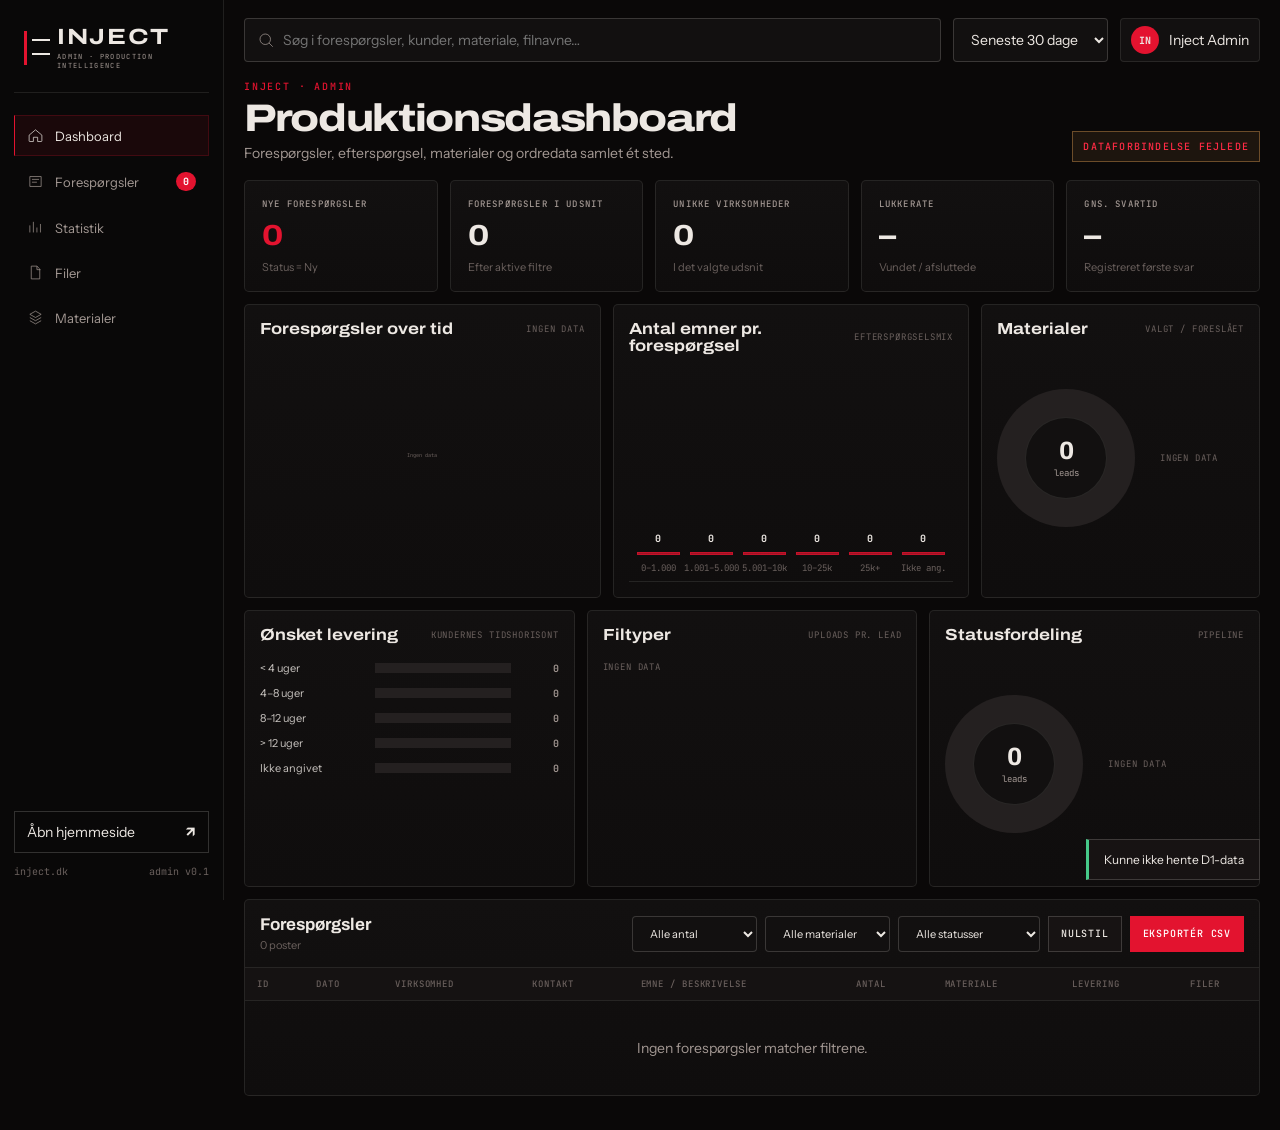
==== commit 8b10b4ff: "Align dashboard quantity analytics with RFQ buckets" ====
--- a/public/admin/index.html
+++ b/public/admin/index.html
@@ -144,7 +144,7 @@
         <div class="table-title"><h2>Forespørgsler</h2><p id="tableCount">0 poster</p></div>
         <div class="filters">
           <select class="filter" id="qtyFilter" aria-label="Antal emner">
-            <option value="">Alle antal</option><option value="0-100">0–100</option><option value="101-1000">101–1.000</option><option value="1001-5000">1.001–5.000</option><option value="5001-10000">5.001–10.000</option><option value="10001+">10.001+</option>
+            <option value="">Alle antal</option><option value="0-1000">0–1.000</option><option value="1001-5000">1.001–5.000</option><option value="5001-10000">5.001–10.000</option><option value="10001-25000">10.001–25.000</option><option value="25001+">25.001+</option><option value="unknown">Ikke angivet</option>
           </select>
           <select class="filter" id="materialFilter" aria-label="Materiale"><option value="">Alle materialer</option></select>
           <select class="filter" id="statusFilter" aria-label="Status"><option value="">Alle statusser</option><option>Ny</option><option>Under behandling</option><option>Tilbud sendt</option><option>Vundet</option><option>Tabt</option></select>
@@ -188,7 +188,7 @@
 function esc(v){return String(v==null?"":v).replace(/[&<>"']/g,function(c){return {"&":"&amp;","<":"&lt;",">":"&gt;",'"':"&quot;","'":"&#039;"}[c]})}
 function formatQty(n){return new Intl.NumberFormat("da-DK").format(n)}
 function formatDate(s){var d=new Date(s);return new Intl.DateTimeFormat("da-DK",{day:"2-digit",month:"2-digit",year:"numeric",hour:"2-digit",minute:"2-digit"}).format(d)}
-function qtyBucket(n){if(n<=100)return"0-100";if(n<=1000)return"101-1000";if(n<=5000)return"1001-5000";if(n<=10000)return"5001-10000";return"10001+"}
+function qtyBucket(n){if(!n)return"unknown";if(n<=1000)return"0-1000";if(n<=5000)return"1001-5000";if(n<=10000)return"5001-10000";if(n<=25000)return"10001-25000";return"25001+"}
 function statusClass(s){return {"Ny":"s-new","Under behandling":"s-work","Tilbud sendt":"s-quote","Vundet":"s-win","Tabt":"s-lost"}[s]||""}
 function csvSafe(v){var s=String(v==null?"":v);return '"'+s.replace(/"/g,'""')+'"'}
 
@@ -228,6 +228,7 @@
         email:x.email||"",
         desc:x.description||"",
         qty:Number(x.quantity)||0,
+        quantityBucket:x.quantity_bucket||qtyBucket(Number(x.quantity)||0),
         material:x.material||"Ved ikke",
         delivery:x.delivery_bucket||"Ikke angivet",
         files:x.file_names?String(x.file_names).split("|||").filter(Boolean):[],
@@ -259,7 +260,7 @@
  var cutoff=days==="all"?0:maxTime-(Number(days)-1)*86400000;
  var arr=leads.filter(function(x){
    if(cutoff && new Date(x.date).getTime()<cutoff)return false;
-   if(els.qty.value && qtyBucket(x.qty)!==els.qty.value)return false;
+   if(els.qty.value && x.quantityBucket!==els.qty.value)return false;
    if(els.material.value && x.material!==els.material.value)return false;
    if(els.status.value && x.status!==els.status.value)return false;
    if(q){
@@ -307,8 +308,8 @@
  svg.innerHTML='<defs><linearGradient id="areaGrad" x1="0" y1="0" x2="0" y2="1"><stop offset="0" stop-color="#e3132f" stop-opacity=".34"/><stop offset="1" stop-color="#e3132f" stop-opacity="0"/></linearGradient></defs>'+grid+'<path class="area" d="'+area+'"/><path class="line" d="'+path+'"/>'+dots+labels;
 }
 function renderQty(data){
- var buckets=[["0-100","0–100"],["101-1000","101–1.000"],["1001-5000","1.001–5.000"],["5001-10000","5.001–10k"],["10001+","10k+"]],counts={};
- buckets.forEach(function(b){counts[b[0]]=0});data.forEach(function(x){counts[qtyBucket(x.qty)]++});
+ var buckets=[["0-1000","0–1.000"],["1001-5000","1.001–5.000"],["5001-10000","5.001–10k"],["10001-25000","10–25k"],["25001+","25k+"],["unknown","Ikke ang."]],counts={};
+ buckets.forEach(function(b){counts[b[0]]=0});data.forEach(function(x){counts[x.quantityBucket||qtyBucket(x.qty)]++});
  var max=Math.max(1,Math.max.apply(null,buckets.map(function(b){return counts[b[0]]})));
  document.getElementById("qtyChart").innerHTML=buckets.map(function(b){var v=counts[b[0]],h=Math.max(2,v/max*100);return'<div class="bar-col"><div class="bar" style="height:'+h+'%"></div><b class="bar-val" style="--h:'+h+'%">'+v+'</b><span class="bar-label">'+b[1]+'</span></div>'}).join("");
 }
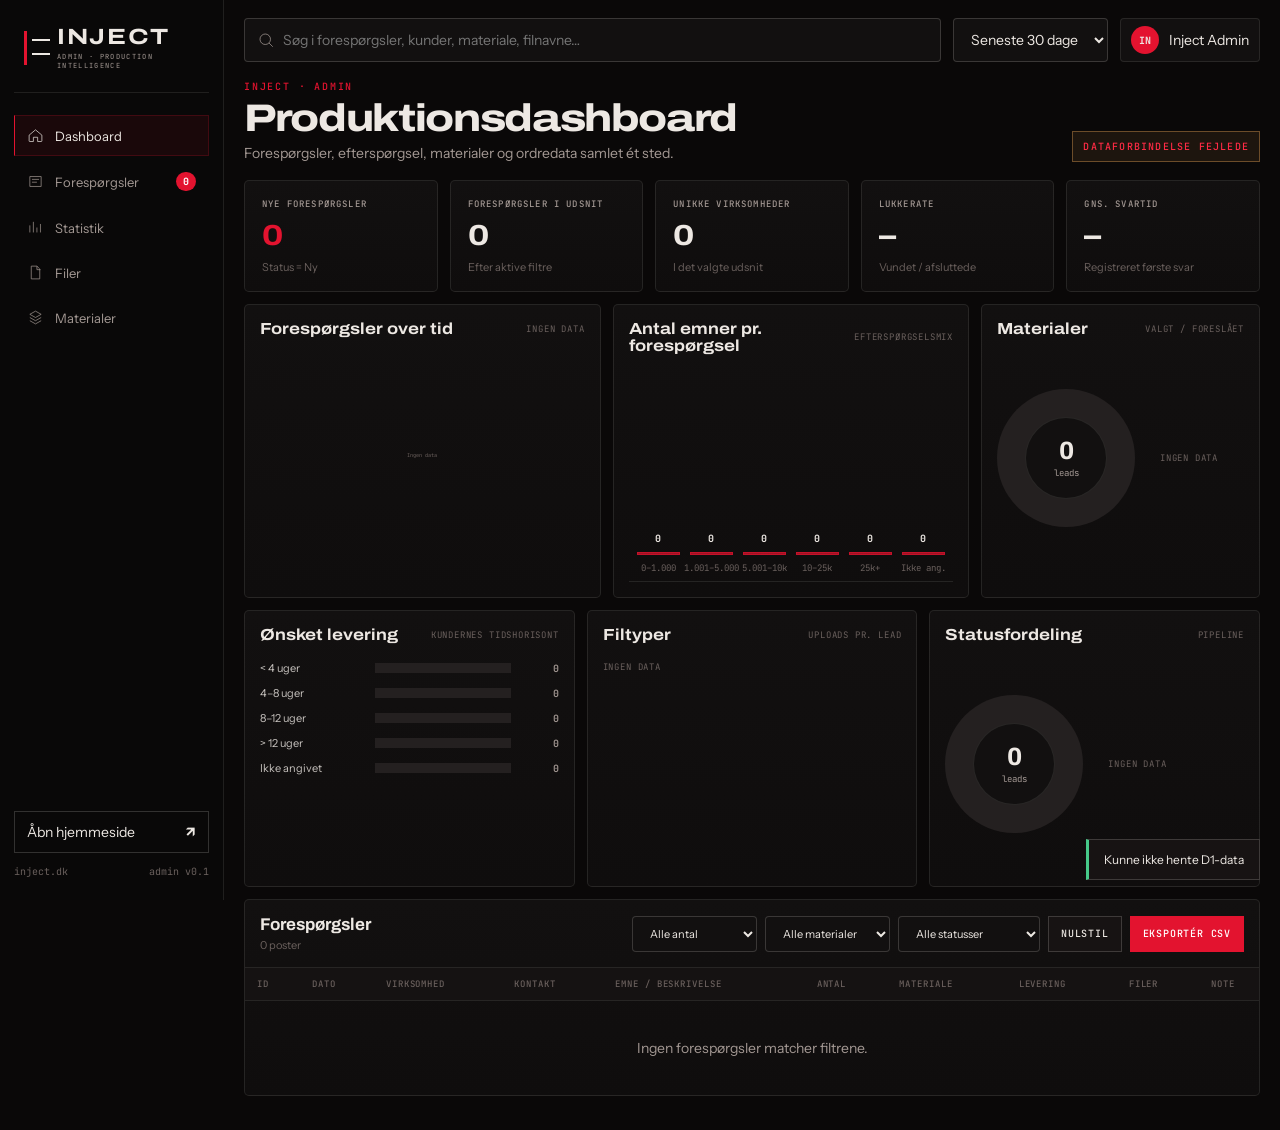
==== commit f65b84b5: "Show note indicator in request list" ====
--- a/public/admin/index.html
+++ b/public/admin/index.html
@@ -155,7 +155,7 @@
       <div class="table-scroll">
         <table class="table">
           <thead><tr>
-            <th data-sort="id">ID</th><th data-sort="date">Dato</th><th data-sort="company">Virksomhed</th><th data-sort="contact">Kontakt</th><th data-sort="desc">Emne / beskrivelse</th><th data-sort="qty">Antal</th><th data-sort="material">Materiale</th><th data-sort="delivery">Levering</th><th>Filer</th><th data-sort="status">Status</th>
+            <th data-sort="id">ID</th><th data-sort="date">Dato</th><th data-sort="company">Virksomhed</th><th data-sort="contact">Kontakt</th><th data-sort="desc">Emne / beskrivelse</th><th data-sort="qty">Antal</th><th data-sort="material">Materiale</th><th data-sort="delivery">Levering</th><th>Filer</th><th>Note</th><th data-sort="status">Status</th>
           </tr></thead>
           <tbody id="rows"></tbody>
         </table>
@@ -235,7 +235,8 @@
         status:apiStatusToUi(x.status),
         responseHours:responseHours(x.created_at,x.first_response_at),
         source:x.source||x.utm_source||"Ukendt",
-        note:x.internal_note||""
+        note:x.internal_note||"",
+        hasNote:!!(x.internal_note&&String(x.internal_note).trim())
       };
     });
     refreshMaterialOptions();
@@ -342,34 +343,57 @@
  make("deliveryBars",delivery);make("fileBars",files);
 }
 function renderTable(data){
- els.rows.innerHTML=data.map(function(x){return'<tr data-id="'+x.id+'"><td class="id">'+x.id+'</td><td>'+formatDate(x.date)+'</td><td>'+esc(x.company)+'</td><td>'+esc(x.contact)+'</td><td class="desc" title="'+esc(x.desc)+'">'+esc(x.desc)+'</td><td>'+formatQty(x.qty)+'</td><td>'+esc(x.material)+'</td><td>'+esc(x.delivery)+'</td><td>📎 '+x.files.length+'</td><td><span class="status '+statusClass(x.status)+'">'+esc(x.status)+'</span></td></tr>'}).join("");
+ els.rows.innerHTML=data.map(function(x){return'<tr data-id="'+x.id+'"><td class="id">'+x.id+'</td><td>'+formatDate(x.date)+'</td><td>'+esc(x.company)+'</td><td>'+esc(x.contact)+'</td><td class="desc" title="'+esc(x.desc)+'">'+esc(x.desc)+'</td><td>'+(x.qty?formatQty(x.qty):esc(x.quantityBucket==="unknown"?"Ikke angivet":x.quantityBucket))+'</td><td>'+esc(x.material)+'</td><td>'+esc(x.delivery)+'</td><td>📎 '+x.files.length+'</td><td><span class="status '+(x.hasNote?'s-win':'s-lost')+'">'+(x.hasNote?'Ja':'Nej')+'</span></td><td><span class="status '+statusClass(x.status)+'">'+esc(x.status)+'</span></td></tr>'}).join("");
  els.empty.hidden=data.length>0;els.tableCount.textContent=data.length+" "+(data.length===1?"post":"poster");
  Array.prototype.forEach.call(els.rows.querySelectorAll("tr"),function(tr){tr.addEventListener("click",function(){openLead(tr.getAttribute("data-id"))})});
 }
-function openLead(id){
+async function openLead(id){
  var x=leads.find(function(v){return v.id===id});if(!x)return;
- els.drawerContent.innerHTML='<div class="drawer-k">'+x.id+'</div><h2>'+esc(x.desc)+'</h2><div class="drawer-company">'+esc(x.company)+' · '+esc(x.contact)+'</div>'+
- '<div class="detail-grid"><div class="detail"><span>Antal</span><b>'+formatQty(x.qty)+' stk.</b></div><div class="detail"><span>Materiale</span><b>'+esc(x.material)+'</b></div><div class="detail"><span>Levering</span><b>'+esc(x.delivery)+'</b></div><div class="detail"><span>Kilde</span><b>'+esc(x.source)+'</b></div><div class="detail"><span>Modtaget</span><b>'+formatDate(x.date)+'</b></div><div class="detail"><span>Svartid</span><b>'+(x.responseHours==null?"Ikke besvaret":String(x.responseHours).replace(".",",")+" timer")+'</b></div></div>'+
- '<section class="drawer-section"><h3>Kontakt</h3><div>'+esc(x.contact)+'</div><div style="color:var(--mute);margin-top:4px">'+esc(x.email)+'</div></section>'+
- '<section class="drawer-section"><h3>Filer</h3>'+x.files.map(function(f){return'<div class="file"><span>'+esc(f)+'</span><small>Upload</small></div>'}).join("")+'</section>'+
- '<section class="drawer-section"><h3>Intern note</h3><div style="color:var(--bone2);line-height:1.55">'+esc(x.note)+'</div></section>'+
- '<section class="drawer-section"><h3>Status</h3><select class="status-select" id="drawerStatus">'+["Ny","Under behandling","Tilbud sendt","Vundet","Tabt"].map(function(s){return'<option'+(s===x.status?" selected":"")+'>'+s+'</option>'}).join("")+'</select></section>';
- document.getElementById("drawerStatus").addEventListener("change",async function(e){
-   var select=e.target,old=x.status,next=select.value;
-   select.disabled=true;
-   try{
-     var res=await fetch("/admin/api/requests/"+encodeURIComponent(x.id),{
-       method:"PATCH",
-       headers:{"content-type":"application/json","accept":"application/json"},
-       body:JSON.stringify({status:uiStatusToApi(next)})
-     });
-     if(!res.ok)throw new Error("HTTP "+res.status);
-     x.status=next;render();showToast(x.id+" er ændret til "+x.status);
-   }catch(err){
-     console.error(err);select.value=old;showToast("Status kunne ikke gemmes");
-   }finally{select.disabled=false}
- });
+ els.drawerContent.innerHTML='<div class="drawer-k">'+esc(x.id)+'</div><h2>'+esc(x.desc)+'</h2><div class="drawer-company">'+esc(x.company)+' · '+esc(x.contact)+'</div><div class="drawer-section"><div class="panel-note">Henter sagsdata…</div></div>';
  els.drawer.classList.add("on");els.backdrop.classList.add("on");els.drawer.setAttribute("aria-hidden","false");
+
+ try{
+   var response=await fetch("/admin/api/requests/"+encodeURIComponent(id),{headers:{"accept":"application/json"},cache:"no-store"});
+   if(!response.ok)throw new Error("HTTP "+response.status);
+   var payload=await response.json(),r=payload.request||{},files=payload.files||[];
+   var uiStatus=apiStatusToUi(r.status);
+   var qtyText=r.quantity?formatQty(Number(r.quantity))+" stk.":(r.quantity_bucket&&r.quantity_bucket!=="unknown"?r.quantity_bucket:"Ikke angivet");
+   var fileHtml=files.length?files.map(function(file){
+     return '<a class="file" href="/admin/api/files/'+encodeURIComponent(file.id)+'" target="_blank" rel="noopener"><span>'+esc(file.original_name)+'</span><small>'+formatBytes(file.size_bytes)+' · Hent</small></a>';
+   }).join(""):'<div style="color:var(--dim);font-size:12px">Ingen filer</div>';
+
+   els.drawerContent.innerHTML=
+   '<div class="drawer-k">'+esc(id)+'</div><h2>'+esc(r.description||x.desc)+'</h2><div class="drawer-company">'+esc(r.company_name||x.company)+' · '+esc(r.contact_name||x.contact)+'</div>'+
+   '<div class="detail-grid"><div class="detail"><span>Antal</span><b>'+esc(qtyText)+'</b></div><div class="detail"><span>Materiale</span><b>'+esc(r.material||"Ved ikke")+'</b></div><div class="detail"><span>Levering</span><b>'+esc(r.delivery_bucket||"Ikke angivet")+'</b></div><div class="detail"><span>Kilde</span><b>'+esc(r.source||r.utm_source||"Ukendt")+'</b></div><div class="detail"><span>Modtaget</span><b>'+formatDate(r.created_at)+'</b></div><div class="detail"><span>Svartid</span><b>'+(r.first_response_at?String(responseHours(r.created_at,r.first_response_at)).replace(".",",")+" timer":"Ikke besvaret")+'</b></div></div>'+
+   '<section class="drawer-section"><h3>Kontakt</h3><div>'+esc(r.contact_name||"")+'</div><div style="color:var(--mute);margin-top:4px">'+esc(r.email||"")+(r.phone?' · '+esc(r.phone):'')+'</div></section>'+
+   '<section class="drawer-section"><h3>Filer</h3>'+fileHtml+'</section>'+
+   '<section class="drawer-section"><h3>Intern note</h3><textarea id="drawerNote" style="width:100%;min-height:110px;background:#171313;color:var(--bone);border:1px solid var(--line2);padding:11px;resize:vertical">'+esc(r.internal_note||"")+'</textarea><button class="btn" id="saveNote" type="button" style="margin-top:9px">Gem note</button></section>'+
+   '<section class="drawer-section"><h3>Status</h3><select class="status-select" id="drawerStatus">'+["Ny","Under behandling","Tilbud sendt","Vundet","Tabt"].map(function(s){return'<option'+(s===uiStatus?' selected':'')+'>'+s+'</option>'}).join("")+'</select></section>';
+
+   document.getElementById("drawerStatus").addEventListener("change",async function(e){
+     var select=e.target,old=x.status,next=select.value;select.disabled=true;
+     try{
+       var res=await fetch("/admin/api/requests/"+encodeURIComponent(x.id),{method:"PATCH",headers:{"content-type":"application/json","accept":"application/json"},body:JSON.stringify({status:uiStatusToApi(next)})});
+       if(!res.ok)throw new Error("HTTP "+res.status);
+       x.status=next;render();showToast(x.id+" er ændret til "+x.status);
+     }catch(err){console.error(err);select.value=old;showToast("Status kunne ikke gemmes")}finally{select.disabled=false}
+   });
+
+   document.getElementById("saveNote").addEventListener("click",async function(){
+     var btn=this,note=document.getElementById("drawerNote").value;btn.disabled=true;
+     try{
+       var res=await fetch("/admin/api/requests/"+encodeURIComponent(x.id),{method:"PATCH",headers:{"content-type":"application/json","accept":"application/json"},body:JSON.stringify({internal_note:note})});
+       if(!res.ok)throw new Error("HTTP "+res.status);
+       x.note=note;x.hasNote=!!String(note||"").trim();render();showToast("Noten er gemt");
+     }catch(err){console.error(err);showToast("Noten kunne ikke gemmes")}finally{btn.disabled=false}
+   });
+ }catch(err){
+   console.error(err);
+   els.drawerContent.innerHTML='<div class="drawer-k">'+esc(id)+'</div><h2>Kunne ikke hente sagen</h2><div class="drawer-company">Prøv igen om et øjeblik.</div>';
+ }
+}
+function formatBytes(n){
+ n=Number(n)||0;if(n<1024)return n+" B";if(n<1048576)return (n/1024).toFixed(1).replace(".",",")+" KB";return (n/1048576).toFixed(1).replace(".",",")+" MB";
 }
 function closeDrawer(){els.drawer.classList.remove("on");els.backdrop.classList.remove("on");els.drawer.setAttribute("aria-hidden","true")}
 function showToast(msg){els.toast.textContent=msg;els.toast.classList.add("on");clearTimeout(showToast.t);showToast.t=setTimeout(function(){els.toast.classList.remove("on")},2500)}
